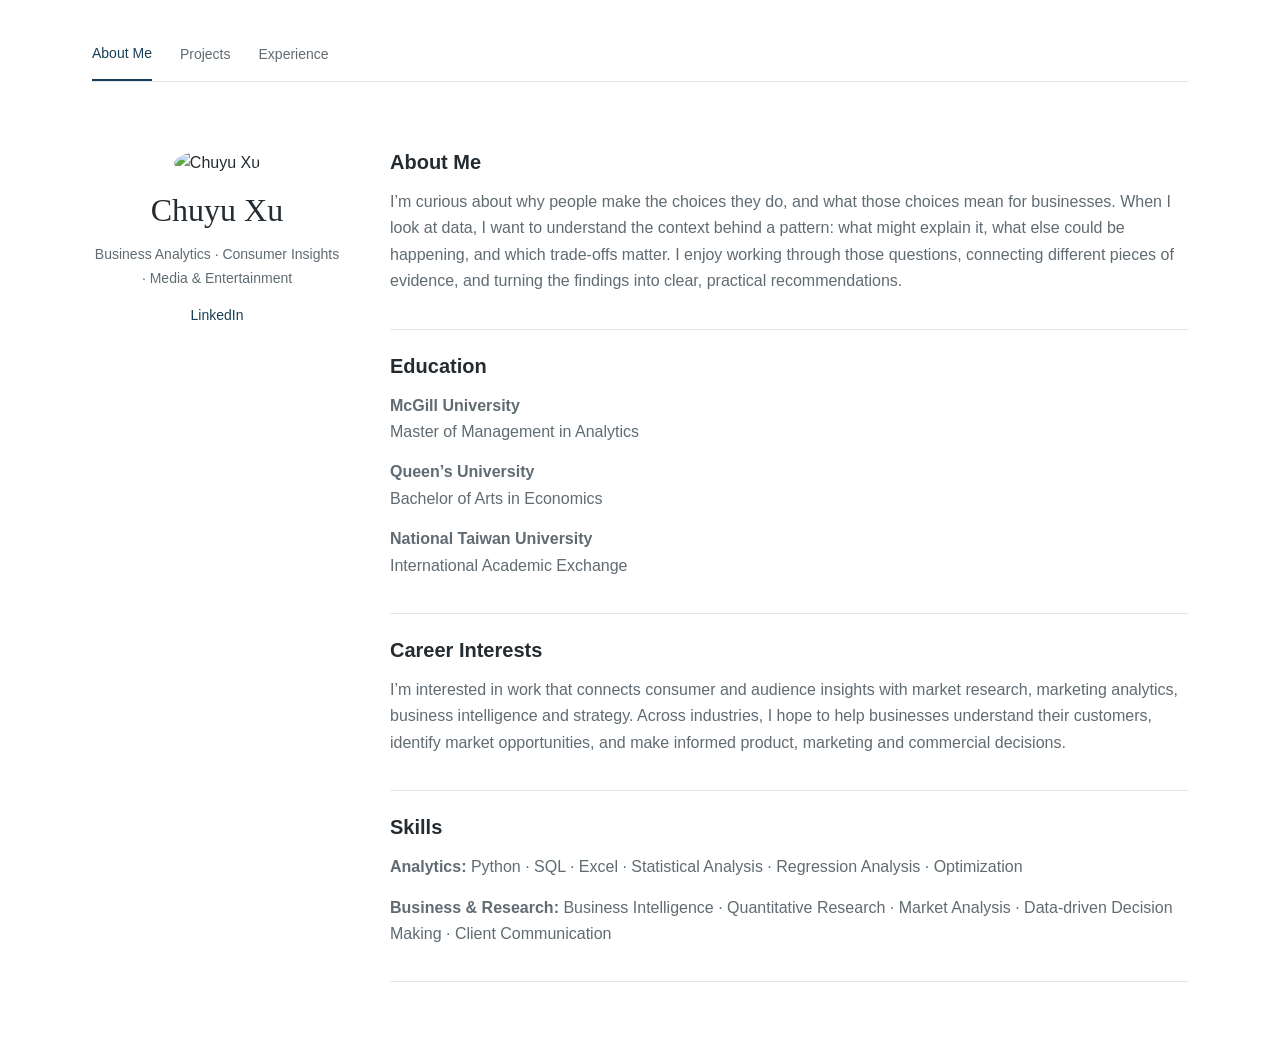
==== index.html @ ac2849f0 "Feature Stay22 case study with solution design and implementation contributions" ====
<!doctype html>
<html lang="en">
  <head>
    <meta charset="UTF-8" />
    <meta name="viewport" content="width=device-width, initial-scale=1.0" />
    <title>Chuyu Xu | Business Analytics & Consumer Insights</title>

    <link rel="stylesheet" href="styles.css?v=avatar-headroom-2" />
  </head>

  <body>
    <div class="container">

      <div class="tabs">
        <button class="tab-button active" onclick="showTab('about', this)">
          About Me
        </button>
        <button class="tab-button" onclick="showTab('projects', this)">
          Projects
        </button>
        <button class="tab-button" onclick="showTab('experience', this)">
          Experience
        </button>
      </div>

      <!-- ABOUT ME -->
      <div id="about" class="tab-content active">
        <div class="about-layout">

          <div class="profile-side">
            <img
              src="Chuyu Xu Headshot.jpg"
              class="about-photo"
              alt="Chuyu Xu"
            />

            <h2>Chuyu Xu</h2>

            <p class="profile-focus">
              Business Analytics · Consumer Insights · Media & Entertainment
            </p>

            <p class="contact-links">
              <a
                href="https://www.linkedin.com/in/chuyu-xu"
                target="_blank"
              >
                LinkedIn
              </a>
            </p>

          </div>

          <div class="about-cards">

            <div class="about-card">
              <h3>About Me</h3>
              <p>
                I’m curious about why people make the choices they do, and what those choices mean for businesses. When I look at data, I want to understand the context behind a pattern: what might explain it, what else could be happening, and which trade-offs matter. I enjoy working through those questions, connecting different pieces of evidence, and turning the findings into clear, practical recommendations.
              </p>
            </div>

            <div class="about-card">
              <h3>Education</h3>

              <p>
                <strong>McGill University</strong><br />
                Master of Management in Analytics
              </p>

              <p>
                <strong>Queen’s University</strong><br />
                Bachelor of Arts in Economics
              </p>

              <p>
                <strong>National Taiwan University</strong><br />
                International Academic Exchange
              </p>
            </div>

            <div class="about-card">
              <h3>Career Interests</h3>
              <p>
                I’m interested in work that connects consumer and audience insights with market research, marketing analytics, business intelligence and strategy. Across industries, I hope to help businesses understand their customers, identify market opportunities, and make informed product, marketing and commercial decisions.
              </p>
            </div>

            <div class="about-card">
              <h3>Skills</h3>

              <p>
                <strong>Analytics:</strong>
                Python · SQL · Excel · Statistical Analysis · Regression
                Analysis · Optimization
              </p>

              <p>
                <strong>Business & Research:</strong>
                Business Intelligence · Quantitative Research · Market Analysis
                · Data-driven Decision Making · Client Communication
              </p>
            </div>

          </div>
        </div>
      </div>

      <!-- PROJECTS -->
      <section id="projects" class="tab-content" aria-label="Selected Projects">
        <header class="project-intro"><div class="eyebrow">Portfolio</div><h1>Selected Projects</h1><p>A selection of projects across data analytics, business strategy and research.</p></header>
        <div class="cards">
          <a class="project-card" href="projects/perfect-pair/">
            <div class="card-visual" style="padding:0;overflow:hidden;background:#f3f6f9"><img src="assets/covers/perfect-pair-editorial.png" alt="Paired footwear silhouettes with matching outlines." width="1005" height="410" style="display:block;width:100%;height:100%;max-height:none;object-fit:contain;transform:scale(.9)" /></div>
            <div class="card-text"><div class="eyebrow">Hackathon · Team Code Reapers</div><h2>Perfect Pair</h2><p class="card-summary">AI-assisted retail returns connecting customer needs with inventory, merchandising and business value.</p><div class="tags"><span class="tag" style="background:var(--accent);border-color:var(--accent);color:white">Product Fit Award · $750</span><span class="tag">Agentic AI</span><span class="tag">AWS</span></div><span class="card-action">Read the case study →</span></div>
          </a>

          <a class="project-card" href="projects/stay22-creator-commerce/">
            <div class="card-visual" style="padding:0;overflow:hidden;background:#f3f6f9"><img src="assets/covers/stay22-creator-commerce.svg" alt="A hotel brief connects to a creator partnership and a validated outcome." width="1005" height="410" style="display:block;width:100%;height:100%;max-height:none;object-fit:contain;transform:scale(.9)" /></div>
            <div class="card-text"><div class="eyebrow">Business case competition · Team RICE</div><h2>Stay22 Creator Commerce</h2><p class="card-summary">From a hotel-funded creator commerce idea to a practical implementation strategy.</p><div class="tags"><span class="tag" style="background:var(--accent);border-color:var(--accent);color:white">Semi-finalist</span><span class="tag">Solution design</span><span class="tag">Implementation strategy</span></div><span class="card-action">Read the case study →</span></div>
          </a>

          <a class="project-card" href="projects/motherhood-penalty/">
            <div class="card-visual" style="padding:0;overflow:hidden;background:#f3f6f9"><img src="assets/covers/motherhood-editorial.png" alt="Abstract geometric paths diverging into different trajectories." width="1005" height="410" style="display:block;width:100%;height:100%;max-height:none;object-fit:contain;transform:scale(.9)" /></div>
            <div class="card-text"><div class="eyebrow">Research case study · 2011–2024 data</div><h2>Motherhood, Employment &amp; Wages</h2><p class="card-summary">Comparing employment and wage patterns in Canada and the U.S., with attention to measurement and sample selection.</p><div class="tags"><span class="tag">Stata</span><span class="tag">Survey data</span><span class="tag">Regression</span></div><span class="card-action">Read the case study <span aria-hidden="true">→</span></span></div>
          </a>
          <a class="project-card" href="#experience" aria-label="Corporate Valuation and Policy Analysis: view related experience">
            <div class="card-visual"><div class="scope-preview"><span>Analytical scope</span><div><strong>Company<br>performance</strong><i aria-hidden="true">→</i><strong>Policy<br>context</strong></div><small>Financial data · Subsidy eligibility · Valuation</small></div></div>
            <div class="card-text"><div class="eyebrow">Professional experience</div><h2>Corporate Valuation &amp; Policy Analysis</h2><p class="card-summary">Financial-data analysis and assessment of subsidy and tax-rebate eligibility to support valuation work.</p><div class="tags"><span class="tag">Financial analysis</span><span class="tag">Valuation</span><span class="tag">Policy research</span></div><span class="card-action">View related experience <span aria-hidden="true">→</span></span></div>
          </a>
        </div>
      </section>

      <!-- EXPERIENCE -->
      <div id="experience" class="tab-content">
        <div class="experience-grid">

          <div class="experience-card">
            <h3>Business Intelligence Analyst</h3>
            <h4>Academic Analytics Consulting Project with CN Rail</h4>
            <p class="meta">
              Montreal, Canada · Sept 2026 – Present
            </p>
            <p>
              Contributing to a client-based analytics project and supporting
              the development of data-driven reporting and decision-making
              solutions.
            </p>
          </div>

          <div class="experience-card">
            <h3>Teaching Assistant, ECON 110/111</h3>
            <h4>Queen’s University – Department of Economics</h4>
            <p class="meta">
              Kingston, Canada · Sept 2025 – Dec 2025
            </p>
            <p>
              Conducted weekly office hours to support undergraduate students
              with course concepts and problem-solving, and graded coursework with feedback on analytical errors
              and problem-solving approaches.
            </p>
          </div>

          <div class="experience-card">
            <h3>Research and Valuation Intern</h3>
            <h4>Guorongxinghua (Hubei) Assets Appraisal Co., Ltd.</h4>
            <p class="meta">
              Wuhan, China · May 2024 – Aug 2024
            </p>
            <p>
              Conducted financial analysis, valuation, market
              data analysis, and policy evaluation to support valuation and
              investment-related recommendations.
            </p>
          </div>

          <div class="experience-card">
            <h3>Client Services and Operations Intern</h3>
            <h4>China Minsheng Bank Corp., Ltd.</h4>
            <p class="meta">
              Wuhan, China · May 2023 – Aug 2023
            </p>
            <p>
              Supported corporate clients through financial needs analysis,
              banking operations, and customized financial service solutions.
            </p>
          </div>

          <div class="experience-card">
            <h3>Audit and Accounting Intern</h3>
            <h4>ShineWing Certified Public Accountants LLP</h4>
            <p class="meta">
              Wuhan, China · May 2022 – Jul 2022
            </p>
            <p>
              Analyzed financial statements and accounting records and
              supported audit, tax documentation, and financial reporting
              processes.
            </p>
          </div>

        </div>
      </div>

    </div>

    <script>
      function showTab(id, button) {
        document.querySelectorAll(".tab-content").forEach(function (el) {
          el.classList.remove("active");
        });

        document.querySelectorAll(".tab-button").forEach(function (btn) {
          btn.classList.remove("active");
        });

        document.getElementById(id).classList.add("active");
        button.classList.add("active");
      }
      function openHashTab() {
        const name=location.hash.slice(1);
        if (["about","projects","experience"].includes(name)) {
          const button=Array.from(document.querySelectorAll('.tab-button')).find(b=>b.getAttribute('onclick').includes("'"+name+"'"));
          showTab(name,button);
        }
      }
      window.addEventListener('hashchange',openHashTab);
      openHashTab();
    </script>
  </body>
</html>
---- styles.css ----
:root{--ink:#252c31;--muted:#606b72;--accent:#173e56;--line:#dfe5e8;--wash:#f3f6f7;--serif:Georgia,'Times New Roman',serif;--sans:Arial,Helvetica,sans-serif}*{box-sizing:border-box}html{scroll-behavior:smooth}body{margin:0;background:#fff;color:var(--ink);font:16px/1.65 var(--sans)}a{color:var(--accent);text-decoration:none;text-underline-offset:4px}a:hover{text-decoration:underline}a:focus-visible,button:focus-visible{outline:3px solid var(--accent);outline-offset:5px}img,svg{max-width:100%}button{font:inherit}.container,.case-shell{max-width:1160px;margin:auto;padding:32px 32px 64px}.tabs{display:flex;justify-content:flex-start;gap:28px;border-bottom:1px solid var(--line);margin-bottom:44px}.tab-button{border:0;border-radius:0;background:transparent;padding:10px 0 14px;color:var(--muted);cursor:pointer;font-size:14px}.tab-button.active{color:var(--accent);border-bottom:2px solid var(--accent);background:transparent}.tab-content{display:none}.tab-content.active{display:block}.eyebrow{font-size:11px;letter-spacing:.14em;text-transform:uppercase;color:var(--accent);font-weight:700}.project-intro{margin-bottom:32px;max-width:710px}.project-intro h1{font:normal 52px/1.1 var(--serif);letter-spacing:-1px;margin:10px 0 16px}.project-intro p{color:var(--muted);max-width:650px;margin:0}.cards{display:grid;grid-template-columns:1fr 1fr;gap:28px}.project-card{display:flex;flex-direction:column;border:1px solid var(--line);border-radius:3px;overflow:hidden;transition:border-color .2s,transform .2s;color:var(--ink);height:100%}.project-card:hover{transform:translateY(-3px);border-color:var(--accent);text-decoration:none}.project-card:focus-visible{outline-offset:3px}.card-visual{height:205px;background:var(--wash);padding:18px 24px;display:flex;align-items:center;justify-content:center;border-bottom:1px solid var(--line)}.card-visual img{width:100%;max-height:170px;object-fit:contain}.card-text{padding:25px 27px 27px;display:flex;flex-direction:column;flex:1}.card-text h2{font:normal 28px/1.2 var(--serif);margin:8px 0 12px;color:var(--ink)}.card-summary{font-size:15px;color:var(--muted);margin:0 0 19px;line-height:1.6;max-width:47ch}.tags{display:flex;gap:7px;flex-wrap:wrap}.tag{display:inline-block;font-size:11px;padding:3px 9px;border:1px solid #d4dfe5;color:var(--accent);border-radius:2px;line-height:1.6}.card-action{margin-top:auto;padding-top:22px;color:var(--accent);font-size:13px;font-weight:bold}.scope-preview{width:100%;color:var(--accent)}.scope-preview>span{font-size:10px;letter-spacing:.12em}.scope-preview div{display:flex;align-items:center;gap:12px;margin-top:20px}.scope-preview strong{font:normal 22px/1.2 var(--serif)}.scope-preview i{font-style:normal;font-size:20px;color:#97aab6}.scope-preview small{display:block;font-size:12px;color:var(--muted);margin-top:18px}.about-layout{display:grid;grid-template-columns:250px 1fr;gap:48px}.profile-side{text-align:center;padding:24px 0}.about-photo{width:140px;height:140px;border-radius:50%;object-fit:cover;object-position:50% 0%}.profile-side h2{font:normal 32px var(--serif);margin:16px 0 8px}.profile-focus,.contact-links{font-size:14px;color:var(--muted)}.about-card{padding:20px 0;border-bottom:1px solid var(--line)}.about-card h3,.experience-card h3{font-size:20px;margin:0 0 10px}.about-card p{color:var(--muted);margin:0 0 14px}.experience-grid{max-width:790px}.experience-card{border-bottom:1px solid var(--line);padding:24px 0}.experience-card h4{font-size:15px;margin:0}.meta{font-size:13px;color:var(--muted)}.case-nav{display:flex;justify-content:space-between;align-items:center;border-bottom:1px solid var(--line);padding-bottom:22px;font-size:13px}.case-nav .brand{font-weight:bold;letter-spacing:.02em}.case-hero{padding:46px 0 30px;max-width:900px}.case-hero h1{font:normal 60px/1.08 var(--serif);letter-spacing:-1.5px;margin:16px 0 20px;max-width:800px}.case-hero .lede{font-size:20px;line-height:1.5;max-width:720px;color:var(--muted);margin:0 0 26px}.project-meta{display:flex;gap:36px;flex-wrap:wrap;font-size:13px;color:var(--muted);margin-top:25px}.project-meta strong{display:block;font-size:10px;text-transform:uppercase;letter-spacing:.1em;color:var(--accent);margin-bottom:4px}.jump-nav{display:flex;gap:21px;flex-wrap:wrap;padding:18px 0;border-top:1px solid var(--line);border-bottom:1px solid var(--line);font-size:12px}.case-section{display:grid;grid-template-columns:190px minmax(0,1fr);gap:40px;padding:42px 0;border-bottom:1px solid var(--line)}.section-label{font-size:11px;text-transform:uppercase;letter-spacing:.11em;color:var(--muted);padding-top:8px}.section-label span{color:var(--accent);margin-right:10px}.section-body{max-width:760px;min-width:0}.section-body h2{font:normal 34px/1.2 var(--serif);letter-spacing:-.4px;margin:0 0 18px}.section-body h3{font-size:17px;margin:24px 0 8px}.section-body p{margin:0 0 17px}.section-body p:last-child{margin-bottom:0}.section-body ul{padding-left:20px;margin:0}.section-body li{margin:9px 0}.chart{margin:21px 0 15px;padding:15px 16px 9px;background:var(--wash)}.chart img{width:100%;display:block}.chart figcaption{font-size:11px;line-height:1.6;color:var(--muted);padding:5px 7px 4px}.finding-note{font-size:14px;color:var(--muted)}.wage-table{border-collapse:collapse;width:100%;font-size:14px;margin:15px 0}th{text-align:left;font-size:11px;letter-spacing:.04em;color:var(--muted);font-weight:normal}th,td{padding:10px 8px;border-bottom:1px solid var(--line)}td:first-child,th:first-child{padding-left:0}.table-wrap{overflow-x:auto}.inline-note{border-left:2px solid var(--accent);padding:0 0 0 17px;margin:22px 0;font-size:14px}.method-grid{display:grid;grid-template-columns:1fr 1fr;gap:18px 28px}.method-grid h3{margin:0 0 6px}.method-grid p{font-size:14px;color:var(--muted)}.source-checks{font-size:14px;margin-top:26px}.source-checks h3{font-size:16px}.source-checks li{margin:13px 0}.disclosure{margin-top:24px;padding-top:20px;border-top:1px solid var(--line);font-size:13px;color:var(--muted)}.disclosure h3{font-size:14px;margin:0 0 7px;color:var(--ink)}.case-footer{display:flex;justify-content:space-between;gap:20px;font-size:12px;color:var(--muted);padding-top:26px}.text-link{border-bottom:1px solid #b8c8d2}.text-link:hover{border-color:var(--accent);text-decoration:none}@media(prefers-reduced-motion:reduce){html{scroll-behavior:auto}.project-card{transition:none}.project-card:hover{transform:none}}@media(max-width:760px){.container,.case-shell{padding:22px 20px 40px}.tabs{margin-bottom:32px}.cards{gap:20px}.card-text{padding:21px}.card-text h2{font-size:25px}.card-visual{padding:14px;height:180px}.case-hero h1{font-size:45px}.case-section{grid-template-columns:1fr;gap:14px;padding:32px 0}.section-label{padding-top:0}.case-hero{padding-top:32px}.section-body h2{font-size:30px}.jump-nav{gap:10px 18px}.project-meta{gap:18px 28px}.scope-preview strong{font-size:18px}}@media(max-width:580px){.cards,.about-layout,.method-grid{grid-template-columns:1fr}.project-intro h1{font-size:41px}.project-intro p{font-size:15px}.card-visual{height:175px;padding:12px 20px}.card-text h2{font-size:27px}.card-summary{max-width:42ch}.case-hero h1{font-size:42px;letter-spacing:-1px}.case-hero .lede{font-size:18px}.case-nav{font-size:12px}.case-hero{padding-bottom:24px}.project-meta{font-size:12px}.case-footer{flex-direction:column;gap:8px}.chart{padding:8px 4px}.wage-table{font-size:13px}.section-body{font-size:15px}.section-body h2{font-size:29px}.about-layout{gap:12px}}
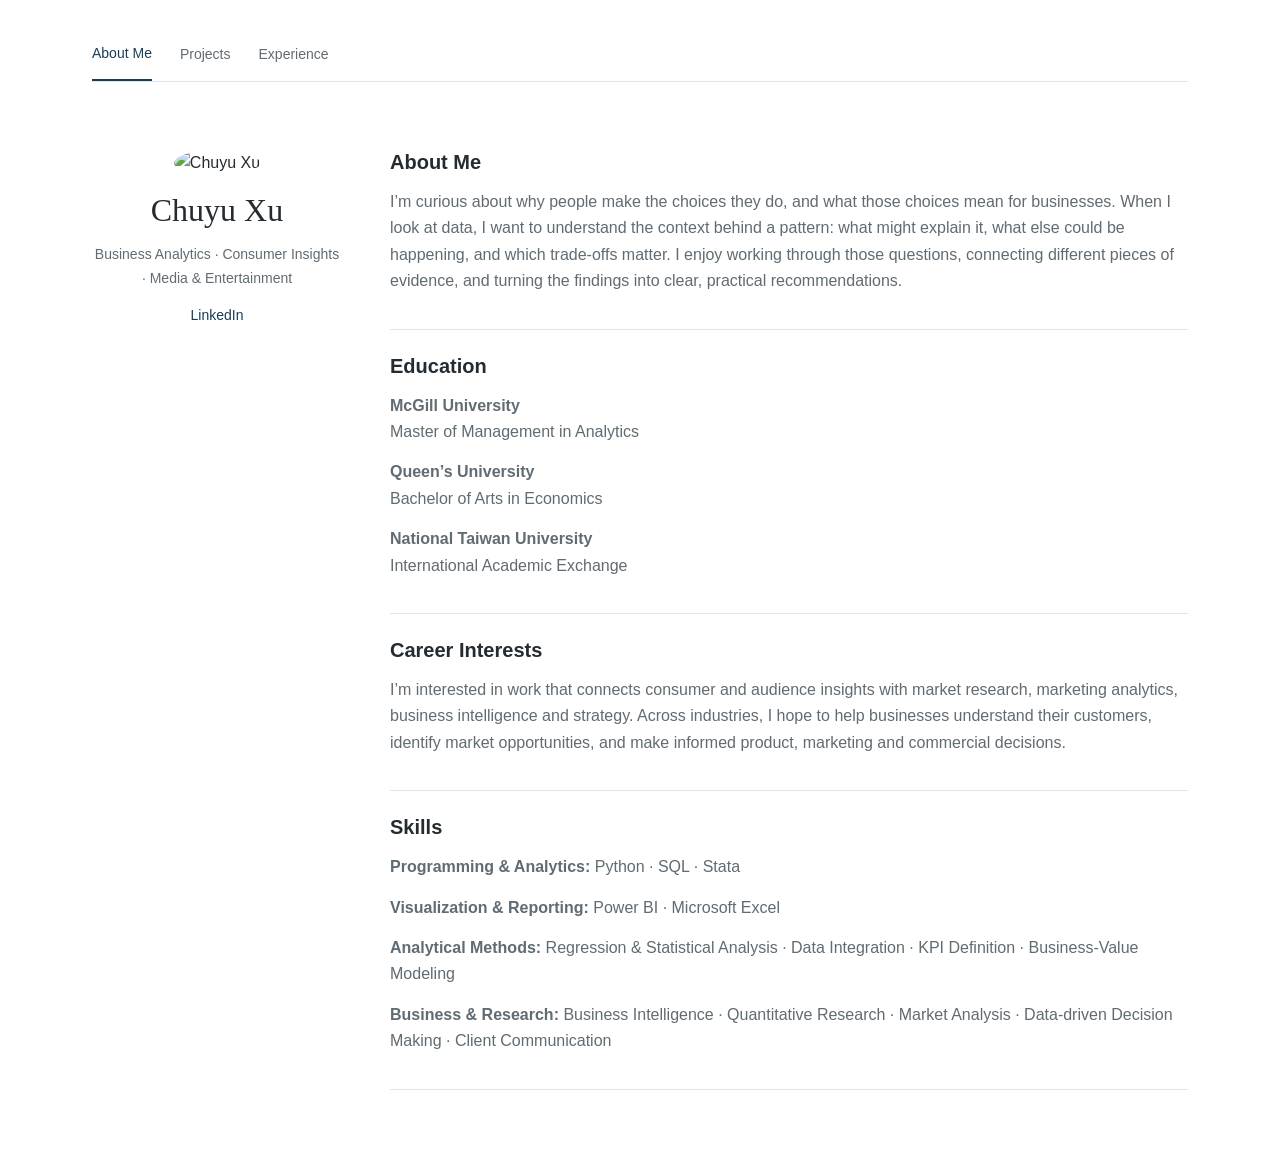
==== commit 30ec3bf5: "Update projects, covers and experience to match current resume - Redesign the three project covers w" ====
--- a/index.html
+++ b/index.html
@@ -90,9 +90,19 @@
               <h3>Skills</h3>
 
               <p>
-                <strong>Analytics:</strong>
-                Python · SQL · Excel · Statistical Analysis · Regression
-                Analysis · Optimization
+                <strong>Programming &amp; Analytics:</strong>
+                Python · SQL · Stata
+              </p>
+
+              <p>
+                <strong>Visualization &amp; Reporting:</strong>
+                Power BI · Microsoft Excel
+              </p>
+
+              <p>
+                <strong>Analytical Methods:</strong>
+                Regression &amp; Statistical Analysis · Data Integration · KPI
+                Definition · Business-Value Modeling
               </p>
 
               <p>
@@ -111,22 +121,18 @@
         <header class="project-intro"><div class="eyebrow">Portfolio</div><h1>Selected Projects</h1><p>A selection of projects across data analytics, business strategy and research.</p></header>
         <div class="cards">
           <a class="project-card" href="projects/perfect-pair/">
-            <div class="card-visual" style="padding:0;overflow:hidden;background:#f3f6f9"><img src="assets/covers/perfect-pair-editorial.png" alt="Paired footwear silhouettes with matching outlines." width="1005" height="410" style="display:block;width:100%;height:100%;max-height:none;object-fit:contain;transform:scale(.9)" /></div>
-            <div class="card-text"><div class="eyebrow">Hackathon · Team Code Reapers</div><h2>Perfect Pair</h2><p class="card-summary">AI-assisted retail returns connecting customer needs with inventory, merchandising and business value.</p><div class="tags"><span class="tag" style="background:var(--accent);border-color:var(--accent);color:white">Product Fit Award · $750</span><span class="tag">Agentic AI</span><span class="tag">AWS</span></div><span class="card-action">Read the case study →</span></div>
+            <div class="card-visual cover"><img src="assets/covers/perfect-pair-cover.svg" alt="Perfect Pair project cover: a returned shoe matched to a better-fitting pair." width="1120" height="490" /></div>
+            <div class="card-text"><div class="eyebrow">Hackathon · BSRM × ALDO · 2026</div><h2>Perfect Pair</h2><p class="card-summary">As Business Value and Finance Lead, built the value model and option-scoring logic for an AI returns assistant, using ALDO data to estimate the margin kept by turning fit-related refunds into exchanges.</p><div class="tags"><span class="tag tag-award">Product Fit Award · $750</span><span class="tag">Business-value modeling</span><span class="tag">KPI definition</span></div><span class="card-action">Read the case study →</span></div>
           </a>
 
           <a class="project-card" href="projects/stay22-creator-commerce/">
-            <div class="card-visual" style="padding:0;overflow:hidden;background:#f3f6f9"><img src="assets/covers/stay22-creator-commerce.svg" alt="A hotel brief connects to a creator partnership and a validated outcome." width="1005" height="410" style="display:block;width:100%;height:100%;max-height:none;object-fit:contain;transform:scale(.9)" /></div>
-            <div class="card-text"><div class="eyebrow">Business case competition · Team RICE</div><h2>Stay22 Creator Commerce</h2><p class="card-summary">From a hotel-funded creator commerce idea to a practical implementation strategy.</p><div class="tags"><span class="tag" style="background:var(--accent);border-color:var(--accent);color:white">Semi-finalist</span><span class="tag">Solution design</span><span class="tag">Implementation strategy</span></div><span class="card-action">Read the case study →</span></div>
+            <div class="card-visual cover"><img src="assets/covers/stay22-cover.svg" alt="Stay22 Creator Commerce project cover: a hotel and a travel creator connected through Stay22." width="1120" height="490" /></div>
+            <div class="card-text"><div class="eyebrow">Case competition · Team RICE · 2026</div><h2>Stay22 Creator Commerce</h2><p class="card-summary">Co-developed a creator-marketing service connecting independent hotels with travel creators, and built its staged pilot plan with go/stop gates tied to verified bookings.</p><div class="tags"><span class="tag tag-award">Semi-finalist</span><span class="tag">Solution design</span><span class="tag">Implementation strategy</span></div><span class="card-action">Read the case study →</span></div>
           </a>
 
           <a class="project-card" href="projects/motherhood-penalty/">
-            <div class="card-visual" style="padding:0;overflow:hidden;background:#f3f6f9"><img src="assets/covers/motherhood-editorial.png" alt="Abstract geometric paths diverging into different trajectories." width="1005" height="410" style="display:block;width:100%;height:100%;max-height:none;object-fit:contain;transform:scale(.9)" /></div>
-            <div class="card-text"><div class="eyebrow">Research case study · 2011–2024 data</div><h2>Motherhood, Employment &amp; Wages</h2><p class="card-summary">Comparing employment and wage patterns in Canada and the U.S., with attention to measurement and sample selection.</p><div class="tags"><span class="tag">Stata</span><span class="tag">Survey data</span><span class="tag">Regression</span></div><span class="card-action">Read the case study <span aria-hidden="true">→</span></span></div>
-          </a>
-          <a class="project-card" href="#experience" aria-label="Corporate Valuation and Policy Analysis: view related experience">
-            <div class="card-visual"><div class="scope-preview"><span>Analytical scope</span><div><strong>Company<br>performance</strong><i aria-hidden="true">→</i><strong>Policy<br>context</strong></div><small>Financial data · Subsidy eligibility · Valuation</small></div></div>
-            <div class="card-text"><div class="eyebrow">Professional experience</div><h2>Corporate Valuation &amp; Policy Analysis</h2><p class="card-summary">Financial-data analysis and assessment of subsidy and tax-rebate eligibility to support valuation work.</p><div class="tags"><span class="tag">Financial analysis</span><span class="tag">Valuation</span><span class="tag">Policy research</span></div><span class="card-action">View related experience <span aria-hidden="true">→</span></span></div>
+            <div class="card-visual cover"><img src="assets/covers/research-cover.svg" alt="Motherhood, Employment and Wages project cover: Canada and U.S. outcomes compared side by side." width="1120" height="490" /></div>
+            <div class="card-text"><div class="eyebrow">Research · Queen’s University · 2025</div><h2>Motherhood, Employment &amp; Wages</h2><p class="card-summary">Harmonized 960K Canada–U.S. survey records in Stata to compare employment and wage gaps between mothers and women without children, correcting wage estimates for who is in work.</p><div class="tags"><span class="tag">Stata</span><span class="tag">Survey data</span><span class="tag">Regression</span></div><span class="card-action">Read the case study <span aria-hidden="true">→</span></span></div>
           </a>
         </div>
       </section>
@@ -136,67 +142,56 @@
         <div class="experience-grid">
 
           <div class="experience-card">
-            <h3>Business Intelligence Analyst</h3>
-            <h4>Academic Analytics Consulting Project with CN Rail</h4>
-            <p class="meta">
-              Montreal, Canada · Sept 2026 – Present
-            </p>
-            <p>
-              Contributing to a client-based analytics project and supporting
-              the development of data-driven reporting and decision-making
-              solutions.
-            </p>
+            <h3>Business Intelligence Developer</h3>
+            <h4>CN Rail – Academic Consulting Project (McGill MMA Capstone)</h4>
+            <p class="meta">Montreal, Canada · Sept 2026 – Present</p>
+            <ul>
+              <li>Collaborating on a 5-person McGill MMA team to build a computer-vision model that automates CN Rail’s safety-asset inventory checks, aimed at replacing manual field verification.</li>
+              <li>Own development and delivery of the team’s Power BI dashboard, the tool CN’s internal teams will use to review model results instead of inspecting each crossing.</li>
+            </ul>
           </div>
 
           <div class="experience-card">
             <h3>Teaching Assistant, ECON 110/111</h3>
             <h4>Queen’s University – Department of Economics</h4>
-            <p class="meta">
-              Kingston, Canada · Sept 2025 – Dec 2025
-            </p>
-            <p>
-              Conducted weekly office hours to support undergraduate students
-              with course concepts and problem-solving, and graded coursework with feedback on analytical errors
-              and problem-solving approaches.
-            </p>
+            <p class="meta">Kingston, Canada · Sept 2025 – Dec 2025</p>
+            <ul>
+              <li>Led two weekly office hours for introductory economics students, explaining regression analysis, reviewing assignment problems and preparing students for exams.</li>
+              <li>Graded coursework and gave feedback on analytical errors and problem-solving approaches, helping students apply economic concepts to quantitative problems.</li>
+            </ul>
           </div>
 
           <div class="experience-card">
             <h3>Research and Valuation Intern</h3>
             <h4>Guorongxinghua (Hubei) Assets Appraisal Co., Ltd.</h4>
-            <p class="meta">
-              Wuhan, China · May 2024 – Aug 2024
-            </p>
-            <p>
-              Conducted financial analysis, valuation, market
-              data analysis, and policy evaluation to support valuation and
-              investment-related recommendations.
-            </p>
+            <p class="meta">Wuhan, China · May 2024 – Aug 2024</p>
+            <ul>
+              <li>Prepared Excel DCF and asset-based valuation models, cross-checked against comparables, for 4–5 engagements in infrastructure, financial services and private equity, working from financial statements, audit reports and operating ledgers.</li>
+              <li>Submitted models and report drafts to the team lead; they were largely adopted with minor edits into appraisal reports that investors relied on for investment and financing decisions.</li>
+              <li>Screened 30+ companies for tax-incentive and subsidy eligibility (high-tech enterprise tax rate, VAT refunds and local industry subsidies), tracking R&amp;D spending, revenue mix, tax and penalty records against policy criteria in Excel.</li>
+              <li>Flagged 3 non-compliant firms in reports to government, which later denied all 3 subsidies.</li>
+            </ul>
           </div>
 
           <div class="experience-card">
             <h3>Client Services and Operations Intern</h3>
             <h4>China Minsheng Bank Corp., Ltd.</h4>
-            <p class="meta">
-              Wuhan, China · May 2023 – Aug 2023
-            </p>
-            <p>
-              Supported corporate clients through financial needs analysis,
-              banking operations, and customized financial service solutions.
-            </p>
+            <p class="meta">Wuhan, China · May 2023 – Aug 2023</p>
+            <ul>
+              <li>Analyzed 5 corporate clients’ account flows and financial statements in Excel by fund use, idle period, withdrawal timing and risk appetite.</li>
+              <li>Drafted needs analyses and product proposals that relationship managers used to recommend wealth products for idle cash or short-term loans for seasonal funding gaps.</li>
+              <li>Contributed to 10+ wealth-management, insurance and loan placements by identifying client needs and building Excel return estimates for relationship managers’ proposals.</li>
+              <li>Processed corporate clients’ account opening, document review and KYC checks in the bank’s internal system.</li>
+            </ul>
           </div>
 
           <div class="experience-card">
             <h3>Audit and Accounting Intern</h3>
             <h4>ShineWing Certified Public Accountants LLP</h4>
-            <p class="meta">
-              Wuhan, China · May 2022 – Jul 2022
-            </p>
-            <p>
-              Analyzed financial statements and accounting records and
-              supported audit, tax documentation, and financial reporting
-              processes.
-            </p>
+            <p class="meta">Wuhan, China · May 2022 – Jul 2022</p>
+            <ul>
+              <li>Analyzed financial statements and accounting records and supported audit, tax documentation, and financial reporting processes.</li>
+            </ul>
           </div>
 
         </div>
--- a/styles.css
+++ b/styles.css
@@ -1 +1,3 @@
 :root{--ink:#252c31;--muted:#606b72;--accent:#173e56;--line:#dfe5e8;--wash:#f3f6f7;--serif:Georgia,'Times New Roman',serif;--sans:Arial,Helvetica,sans-serif}*{box-sizing:border-box}html{scroll-behavior:smooth}body{margin:0;background:#fff;color:var(--ink);font:16px/1.65 var(--sans)}a{color:var(--accent);text-decoration:none;text-underline-offset:4px}a:hover{text-decoration:underline}a:focus-visible,button:focus-visible{outline:3px solid var(--accent);outline-offset:5px}img,svg{max-width:100%}button{font:inherit}.container,.case-shell{max-width:1160px;margin:auto;padding:32px 32px 64px}.tabs{display:flex;justify-content:flex-start;gap:28px;border-bottom:1px solid var(--line);margin-bottom:44px}.tab-button{border:0;border-radius:0;background:transparent;padding:10px 0 14px;color:var(--muted);cursor:pointer;font-size:14px}.tab-button.active{color:var(--accent);border-bottom:2px solid var(--accent);background:transparent}.tab-content{display:none}.tab-content.active{display:block}.eyebrow{font-size:11px;letter-spacing:.14em;text-transform:uppercase;color:var(--accent);font-weight:700}.project-intro{margin-bottom:32px;max-width:710px}.project-intro h1{font:normal 52px/1.1 var(--serif);letter-spacing:-1px;margin:10px 0 16px}.project-intro p{color:var(--muted);max-width:650px;margin:0}.cards{display:grid;grid-template-columns:1fr 1fr;gap:28px}.project-card{display:flex;flex-direction:column;border:1px solid var(--line);border-radius:3px;overflow:hidden;transition:border-color .2s,transform .2s;color:var(--ink);height:100%}.project-card:hover{transform:translateY(-3px);border-color:var(--accent);text-decoration:none}.project-card:focus-visible{outline-offset:3px}.card-visual{height:205px;background:var(--wash);padding:18px 24px;display:flex;align-items:center;justify-content:center;border-bottom:1px solid var(--line)}.card-visual img{width:100%;max-height:170px;object-fit:contain}.card-text{padding:25px 27px 27px;display:flex;flex-direction:column;flex:1}.card-text h2{font:normal 28px/1.2 var(--serif);margin:8px 0 12px;color:var(--ink)}.card-summary{font-size:15px;color:var(--muted);margin:0 0 19px;line-height:1.6;max-width:47ch}.tags{display:flex;gap:7px;flex-wrap:wrap}.tag{display:inline-block;font-size:11px;padding:3px 9px;border:1px solid #d4dfe5;color:var(--accent);border-radius:2px;line-height:1.6}.card-action{margin-top:auto;padding-top:22px;color:var(--accent);font-size:13px;font-weight:bold}.scope-preview{width:100%;color:var(--accent)}.scope-preview>span{font-size:10px;letter-spacing:.12em}.scope-preview div{display:flex;align-items:center;gap:12px;margin-top:20px}.scope-preview strong{font:normal 22px/1.2 var(--serif)}.scope-preview i{font-style:normal;font-size:20px;color:#97aab6}.scope-preview small{display:block;font-size:12px;color:var(--muted);margin-top:18px}.about-layout{display:grid;grid-template-columns:250px 1fr;gap:48px}.profile-side{text-align:center;padding:24px 0}.about-photo{width:140px;height:140px;border-radius:50%;object-fit:cover;object-position:50% 0%}.profile-side h2{font:normal 32px var(--serif);margin:16px 0 8px}.profile-focus,.contact-links{font-size:14px;color:var(--muted)}.about-card{padding:20px 0;border-bottom:1px solid var(--line)}.about-card h3,.experience-card h3{font-size:20px;margin:0 0 10px}.about-card p{color:var(--muted);margin:0 0 14px}.experience-grid{max-width:790px}.experience-card{border-bottom:1px solid var(--line);padding:24px 0}.experience-card h4{font-size:15px;margin:0}.meta{font-size:13px;color:var(--muted)}.case-nav{display:flex;justify-content:space-between;align-items:center;border-bottom:1px solid var(--line);padding-bottom:22px;font-size:13px}.case-nav .brand{font-weight:bold;letter-spacing:.02em}.case-hero{padding:46px 0 30px;max-width:900px}.case-hero h1{font:normal 60px/1.08 var(--serif);letter-spacing:-1.5px;margin:16px 0 20px;max-width:800px}.case-hero .lede{font-size:20px;line-height:1.5;max-width:720px;color:var(--muted);margin:0 0 26px}.project-meta{display:flex;gap:36px;flex-wrap:wrap;font-size:13px;color:var(--muted);margin-top:25px}.project-meta strong{display:block;font-size:10px;text-transform:uppercase;letter-spacing:.1em;color:var(--accent);margin-bottom:4px}.jump-nav{display:flex;gap:21px;flex-wrap:wrap;padding:18px 0;border-top:1px solid var(--line);border-bottom:1px solid var(--line);font-size:12px}.case-section{display:grid;grid-template-columns:190px minmax(0,1fr);gap:40px;padding:42px 0;border-bottom:1px solid var(--line)}.section-label{font-size:11px;text-transform:uppercase;letter-spacing:.11em;color:var(--muted);padding-top:8px}.section-label span{color:var(--accent);margin-right:10px}.section-body{max-width:760px;min-width:0}.section-body h2{font:normal 34px/1.2 var(--serif);letter-spacing:-.4px;margin:0 0 18px}.section-body h3{font-size:17px;margin:24px 0 8px}.section-body p{margin:0 0 17px}.section-body p:last-child{margin-bottom:0}.section-body ul{padding-left:20px;margin:0}.section-body li{margin:9px 0}.chart{margin:21px 0 15px;padding:15px 16px 9px;background:var(--wash)}.chart img{width:100%;display:block}.chart figcaption{font-size:11px;line-height:1.6;color:var(--muted);padding:5px 7px 4px}.finding-note{font-size:14px;color:var(--muted)}.wage-table{border-collapse:collapse;width:100%;font-size:14px;margin:15px 0}th{text-align:left;font-size:11px;letter-spacing:.04em;color:var(--muted);font-weight:normal}th,td{padding:10px 8px;border-bottom:1px solid var(--line)}td:first-child,th:first-child{padding-left:0}.table-wrap{overflow-x:auto}.inline-note{border-left:2px solid var(--accent);padding:0 0 0 17px;margin:22px 0;font-size:14px}.method-grid{display:grid;grid-template-columns:1fr 1fr;gap:18px 28px}.method-grid h3{margin:0 0 6px}.method-grid p{font-size:14px;color:var(--muted)}.source-checks{font-size:14px;margin-top:26px}.source-checks h3{font-size:16px}.source-checks li{margin:13px 0}.disclosure{margin-top:24px;padding-top:20px;border-top:1px solid var(--line);font-size:13px;color:var(--muted)}.disclosure h3{font-size:14px;margin:0 0 7px;color:var(--ink)}.case-footer{display:flex;justify-content:space-between;gap:20px;font-size:12px;color:var(--muted);padding-top:26px}.text-link{border-bottom:1px solid #b8c8d2}.text-link:hover{border-color:var(--accent);text-decoration:none}@media(prefers-reduced-motion:reduce){html{scroll-behavior:auto}.project-card{transition:none}.project-card:hover{transform:none}}@media(max-width:760px){.container,.case-shell{padding:22px 20px 40px}.tabs{margin-bottom:32px}.cards{gap:20px}.card-text{padding:21px}.card-text h2{font-size:25px}.card-visual{padding:14px;height:180px}.case-hero h1{font-size:45px}.case-section{grid-template-columns:1fr;gap:14px;padding:32px 0}.section-label{padding-top:0}.case-hero{padding-top:32px}.section-body h2{font-size:30px}.jump-nav{gap:10px 18px}.project-meta{gap:18px 28px}.scope-preview strong{font-size:18px}}@media(max-width:580px){.cards,.about-layout,.method-grid{grid-template-columns:1fr}.project-intro h1{font-size:41px}.project-intro p{font-size:15px}.card-visual{height:175px;padding:12px 20px}.card-text h2{font-size:27px}.card-summary{max-width:42ch}.case-hero h1{font-size:42px;letter-spacing:-1px}.case-hero .lede{font-size:18px}.case-nav{font-size:12px}.case-hero{padding-bottom:24px}.project-meta{font-size:12px}.case-footer{flex-direction:column;gap:8px}.chart{padding:8px 4px}.wage-table{font-size:13px}.section-body{font-size:15px}.section-body h2{font-size:29px}.about-layout{gap:12px}}
+.card-visual.cover{height:auto;aspect-ratio:16/7;padding:0;background:var(--wash);overflow:hidden}.card-visual.cover img{display:block;width:100%;height:100%;max-height:none;object-fit:cover}.tag-award{background:var(--accent);border-color:var(--accent);color:#fff}
+.experience-card ul{margin:12px 0 0;padding-left:20px}.experience-card li{margin:7px 0;font-size:15px;line-height:1.6}.experience-card .meta{margin:6px 0 0}
